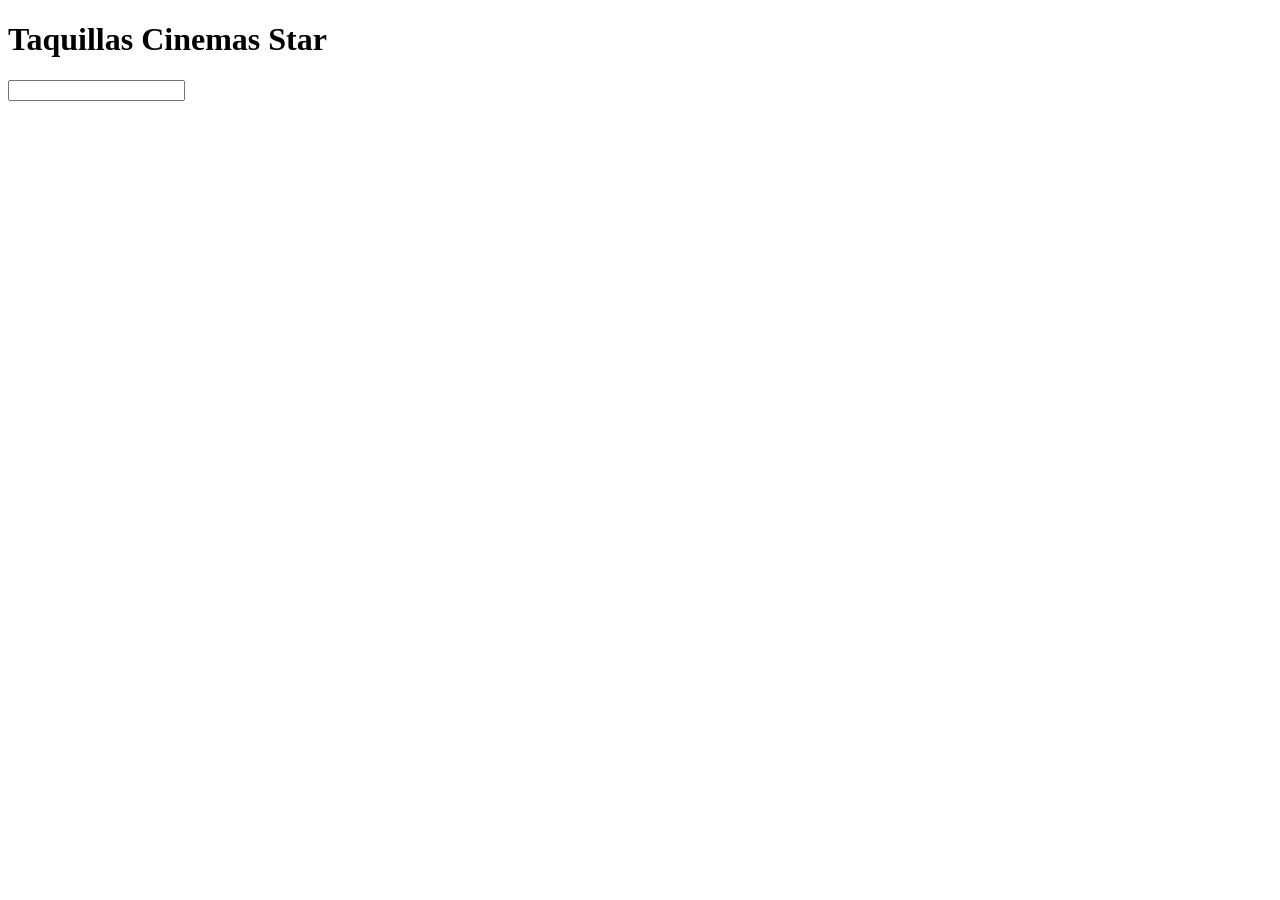
==== entregas/camilo-galan-proyecto05/index.html @ 86b07ff5 "Creacion de los archivos principales de la taquilla virtual" ====
<!DOCTYPE html>
<html lang="es">
<head>
    <meta charset="UTF-8">
    <meta name="viewport" content="width=device-width, initial-scale=1.0">
    <title>Cinemas Star</title>
</head>
<body>
    <h1>Taquillas Cinemas Star</h1>
    <div>
        <input type="">
    </div>
</body>
</html>
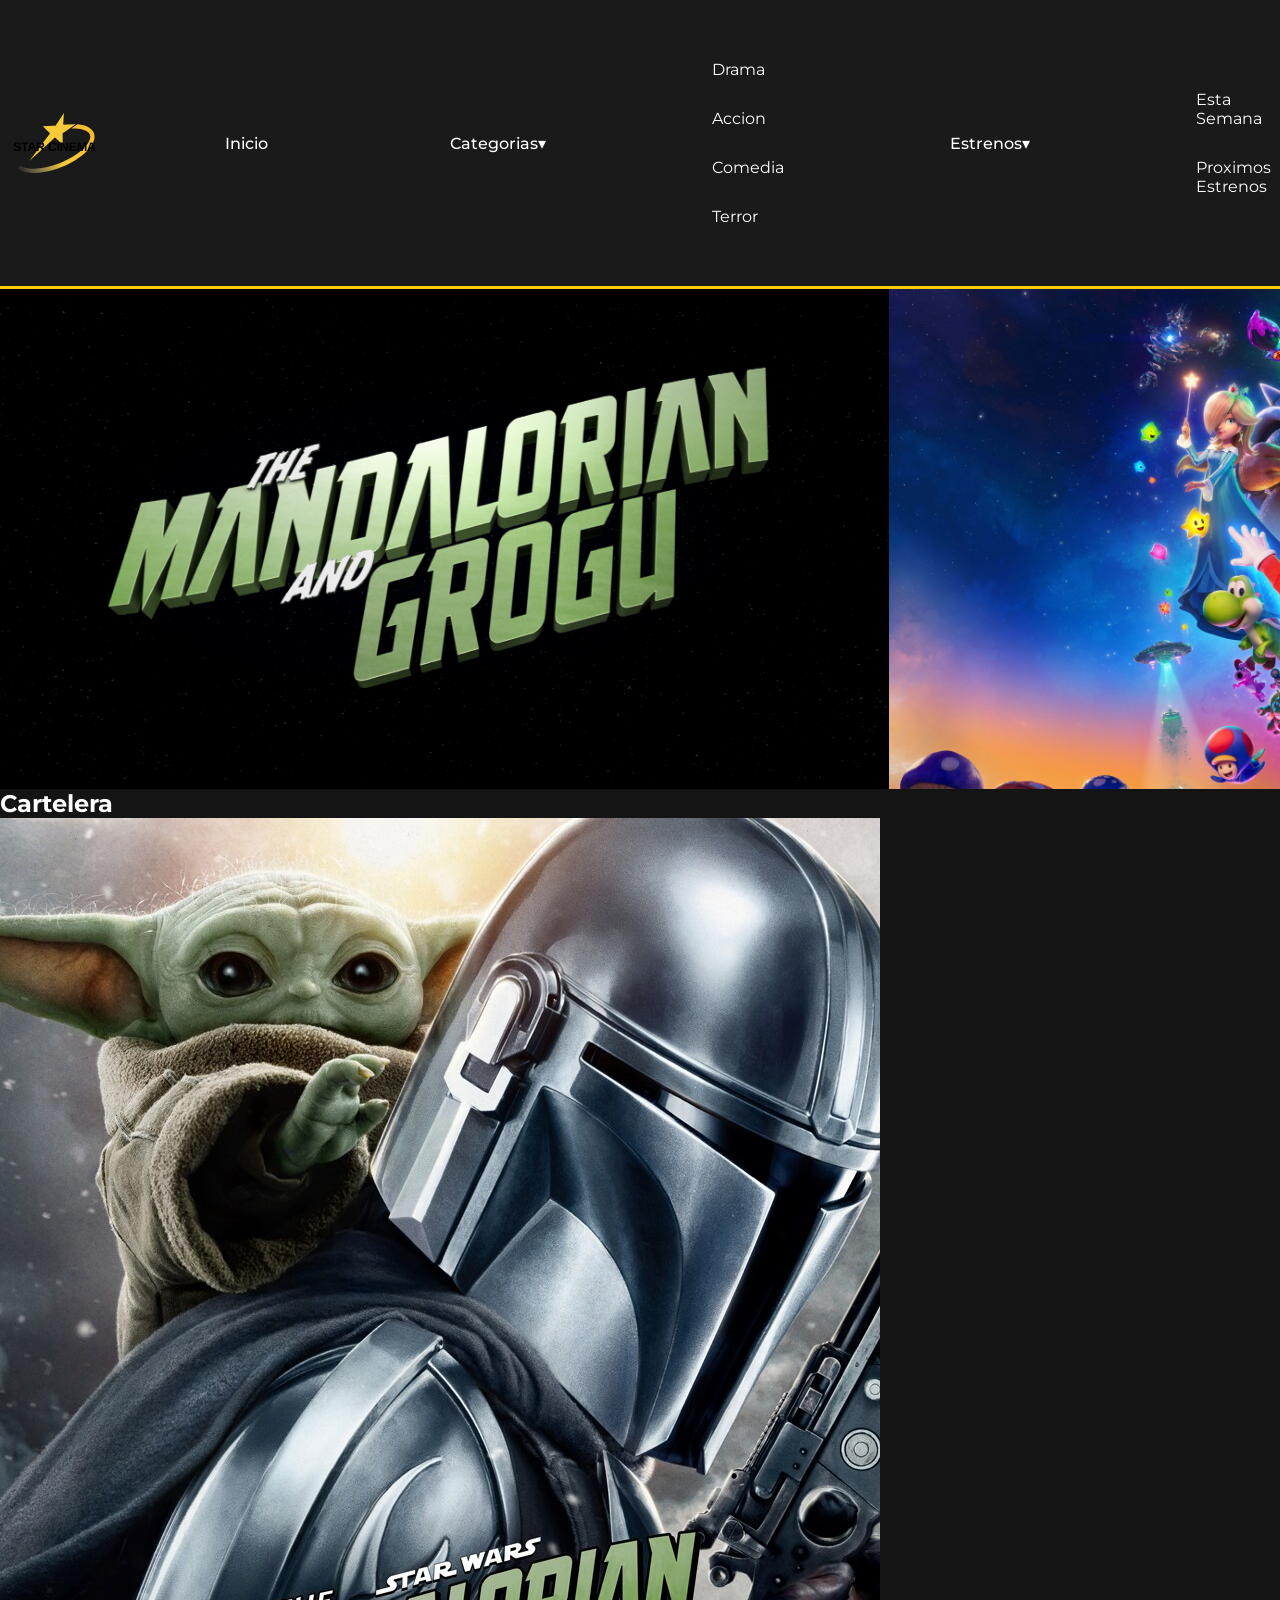
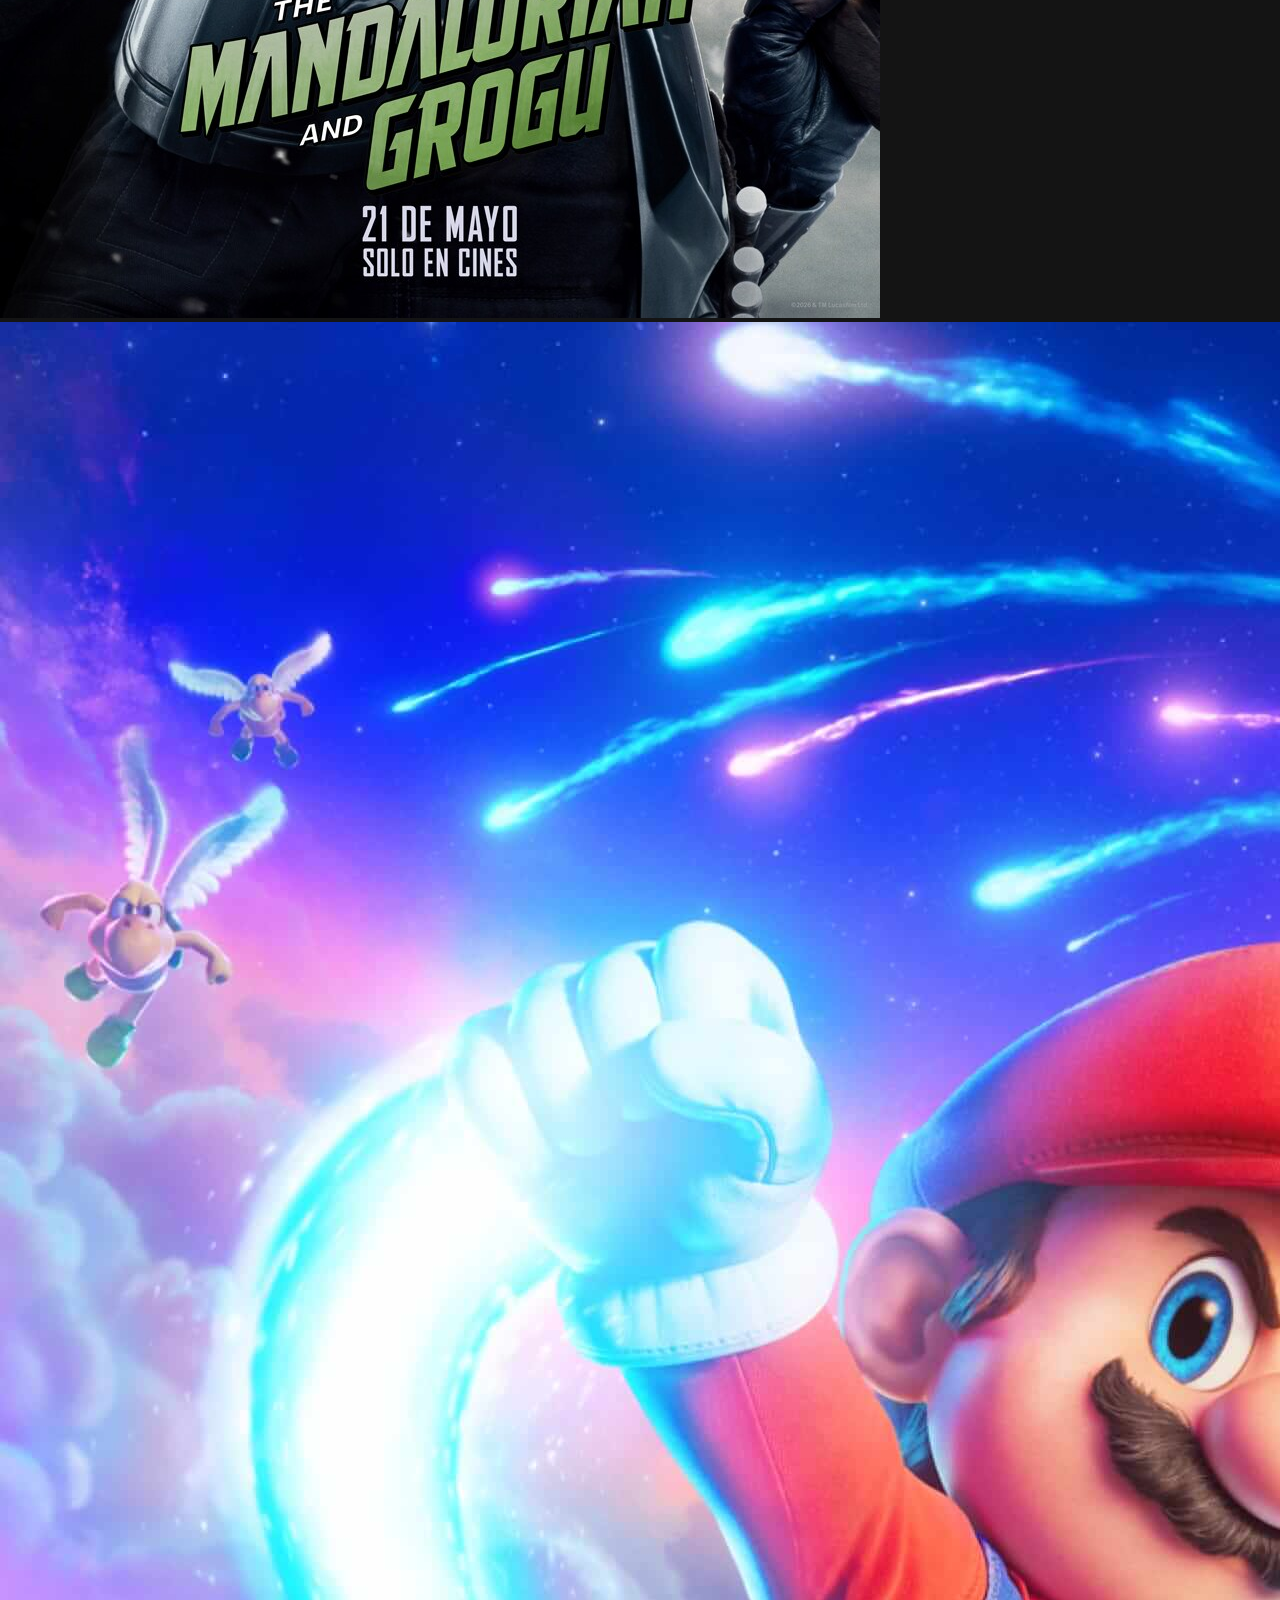
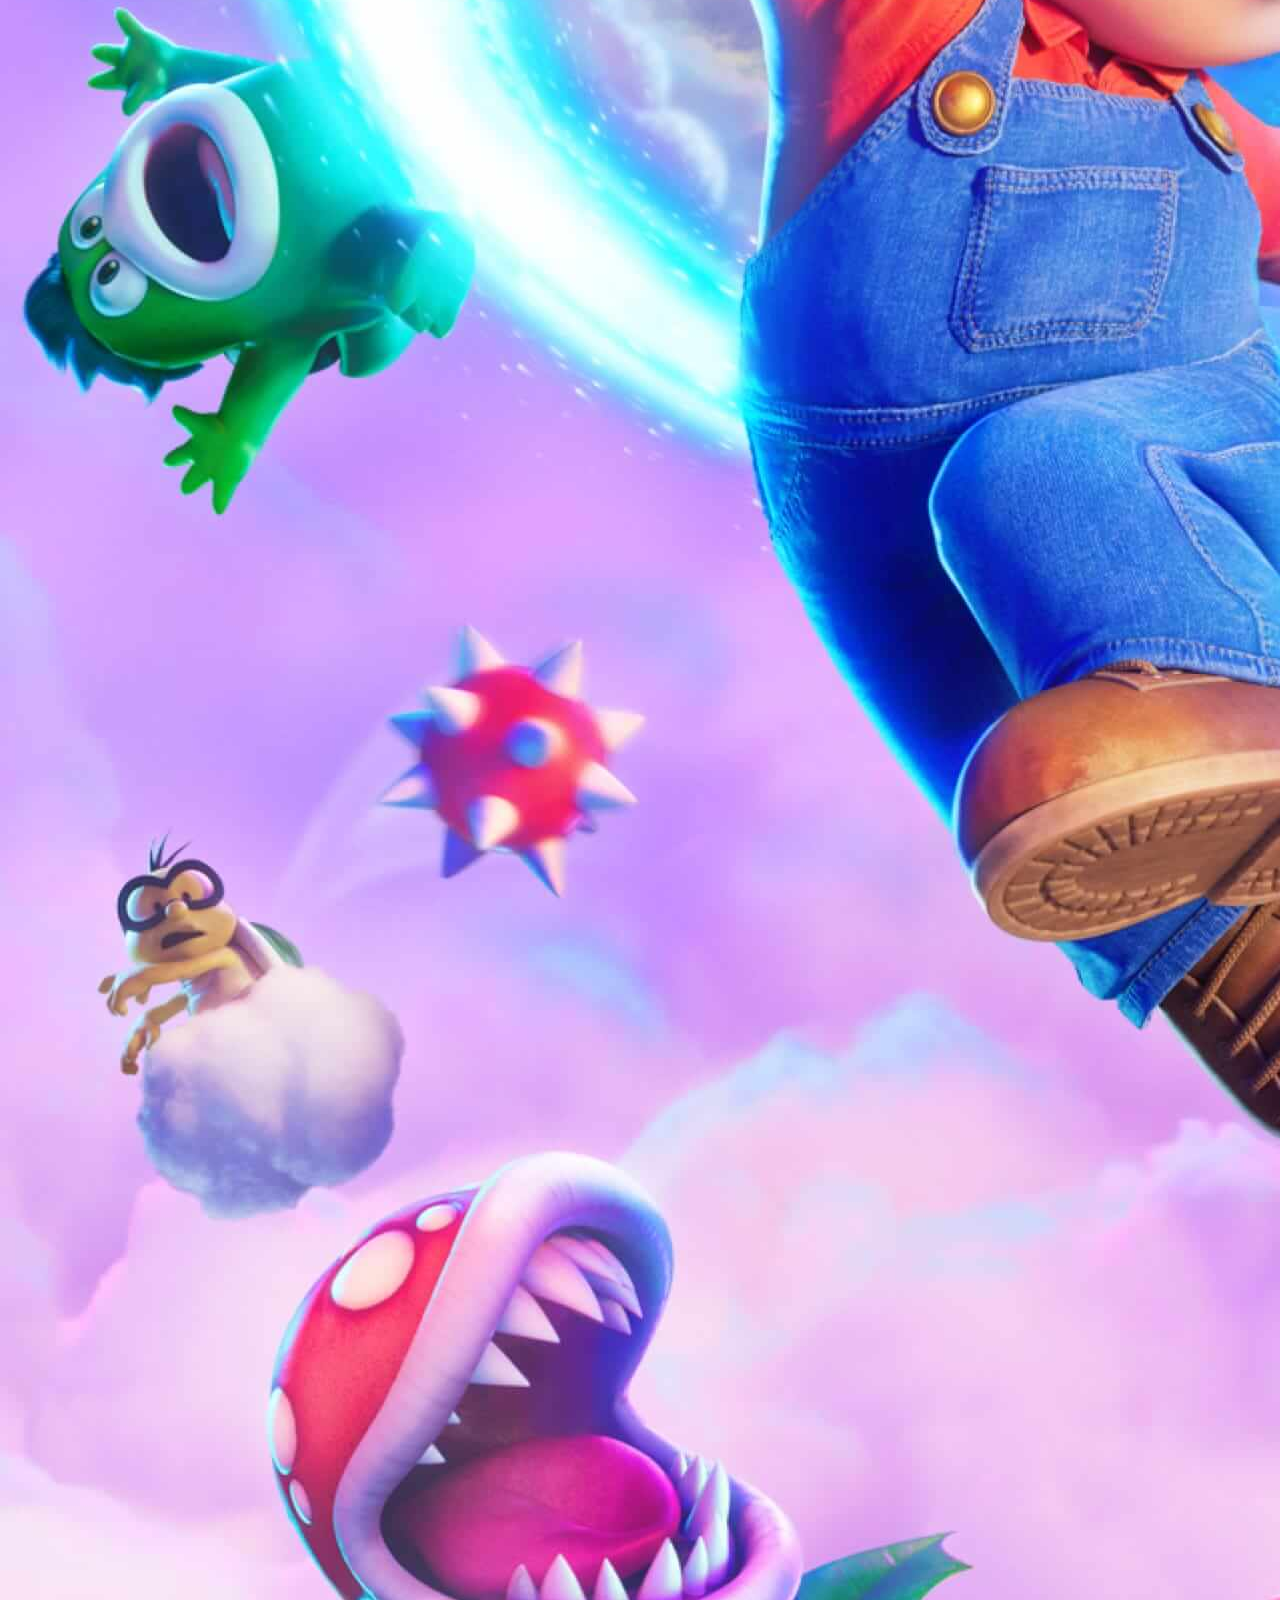
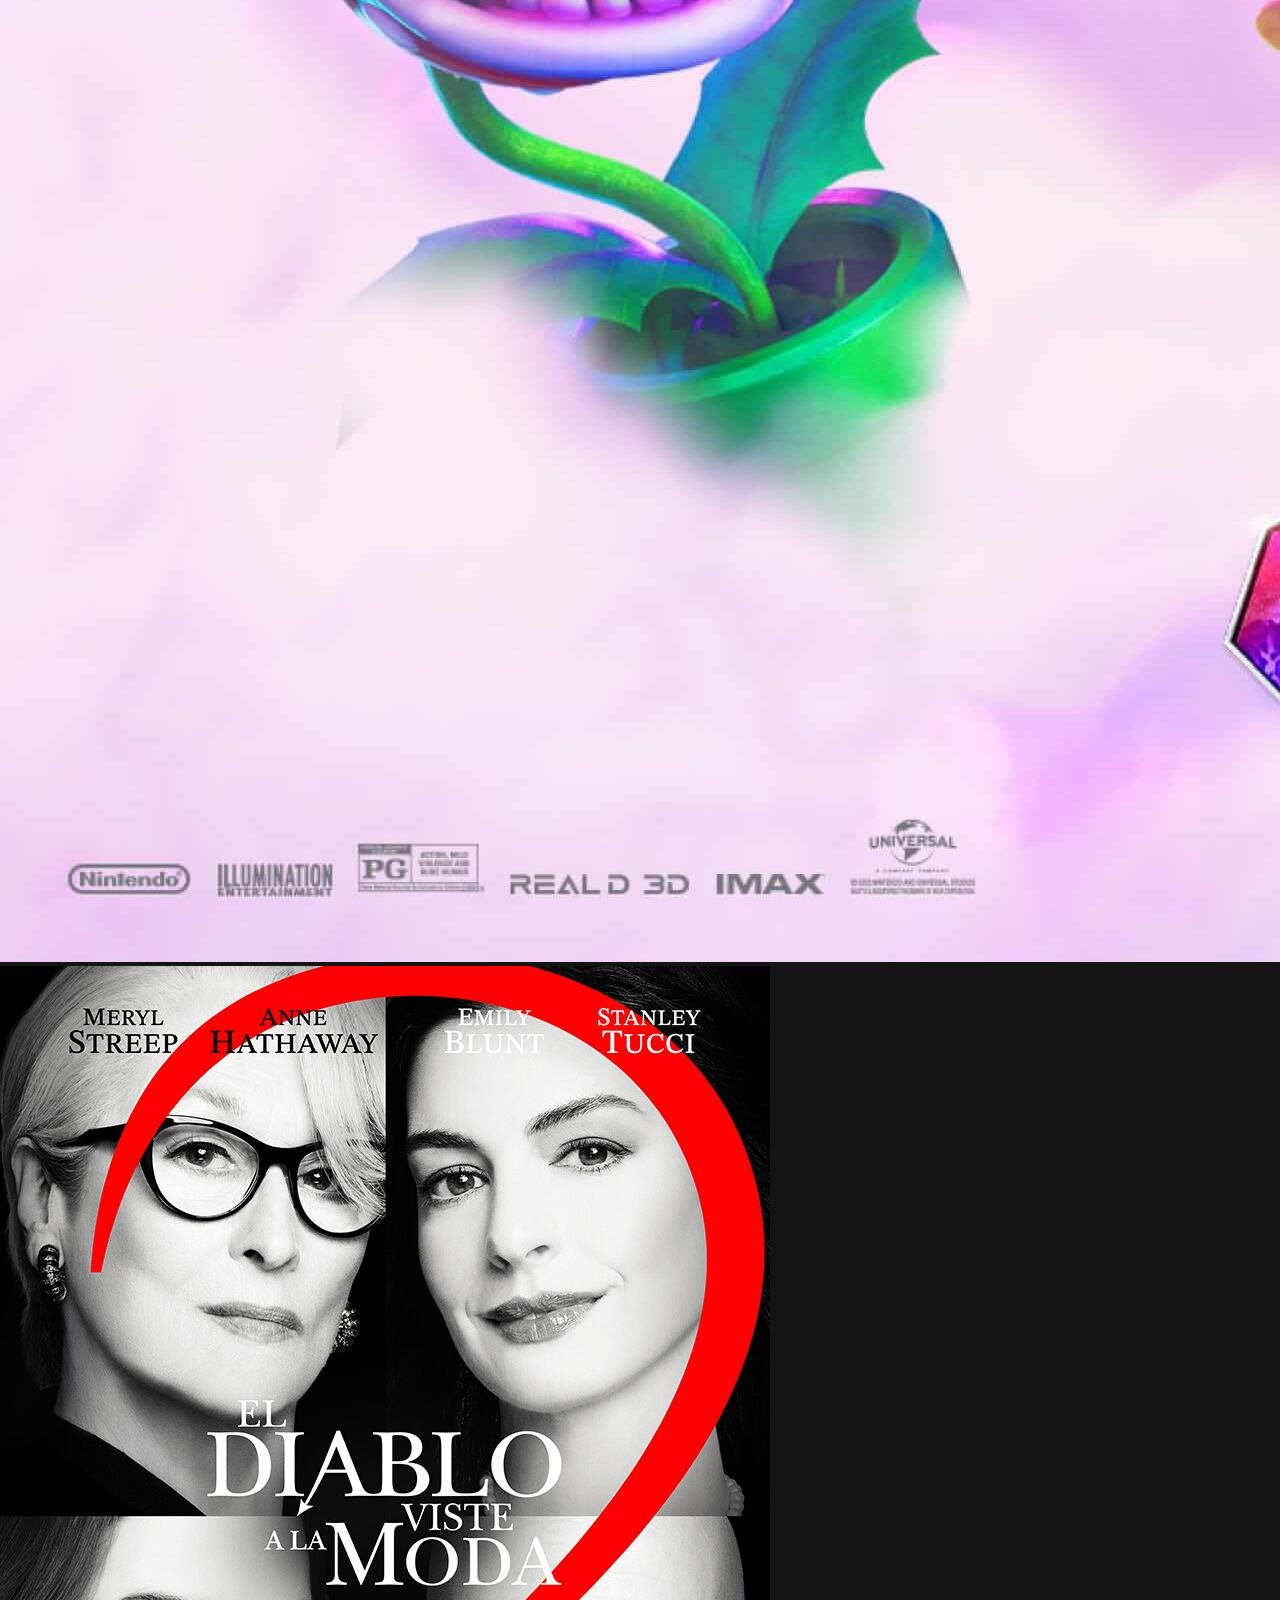
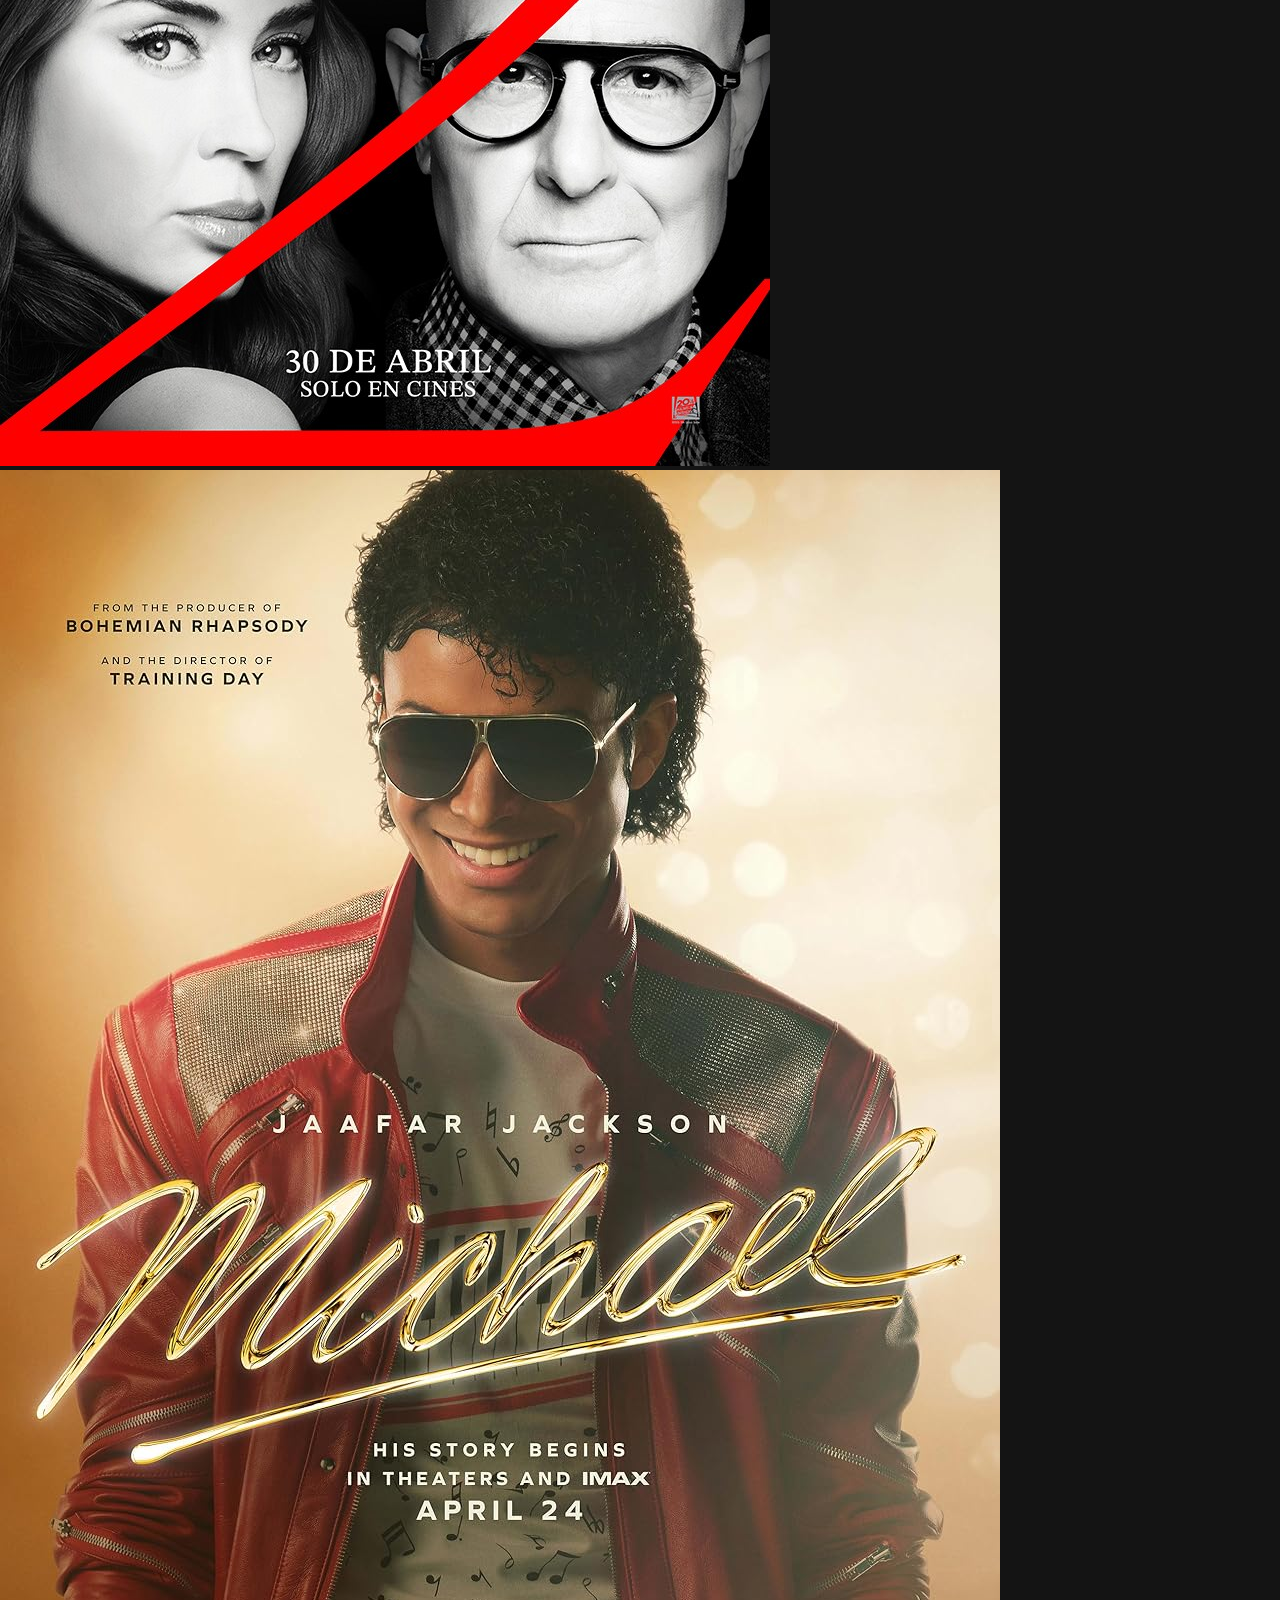
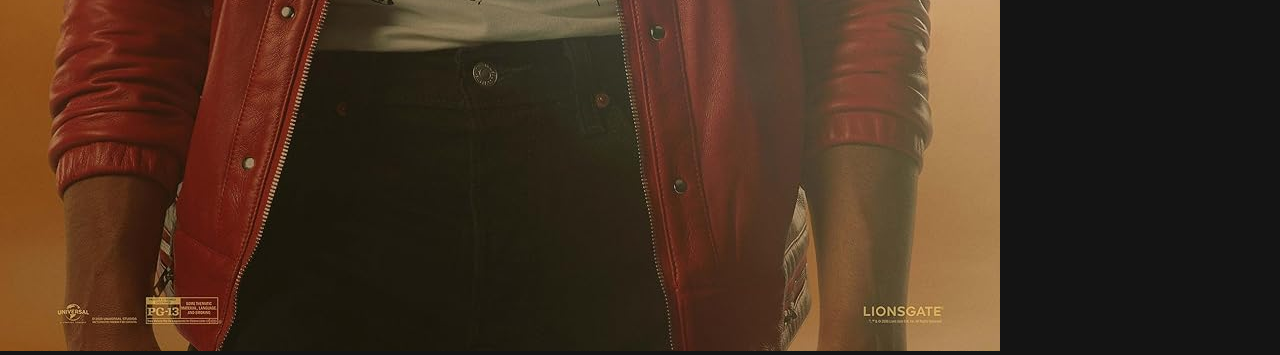
==== commit f59400c2: "Se creo el esqueleto de la pagina web principal de venta de tiquetes y se le dio estilo a la barra d" ====
--- a/entregas/camilo-galan-proyecto05/index.html
+++ b/entregas/camilo-galan-proyecto05/index.html
@@ -4,11 +4,60 @@
     <meta charset="UTF-8">
     <meta name="viewport" content="width=device-width, initial-scale=1.0">
     <title>Cinemas Star</title>
+    <link rel="stylesheet" href="style.css">
 </head>
 <body>
-    <h1>Taquillas Cinemas Star</h1>
-    <div>
-        <input type="">
+    <header class="menu">
+        <img class="logo" src="Images/logo.svg" alt="">
+        <nav class="nav-menu">
+            <ul class="principal">
+                <li>
+                    <a href="#" class="nav-link">Inicio</a>
+                </li>
+
+                <li class="dropdown">
+                    <a href="#" class="dropbtn">Categorias <span class="arrow">▾</span> </a>
+                    <ul class="dropdown-content">
+                        <li><a href="#">Drama</a></li>
+                        <li><a href="#">Accion</a></li>
+                        <li><a href="#">Comedia</a></li>
+                        <li><a href="#">Terror</a></li>
+                    </ul>
+                </li>
+            
+
+                <li class="dropdown">
+                    <a href="#" class="dropbtn">Estrenos <span class="arrow">▾</span></a>
+                    <ul class="dropdown-content">
+                        <li><a href="#">Esta Semana</a></li>
+                        <li><a href="#">Proximos Estrenos</a></li>
+                    </ul>
+                </li>
+
+                <li>
+                    <a href="#" class="nav-link">Contacto</a>
+                </li>
+            </ul>    
+        </nav>
+
+        <div class="but-cart">
+            <button class="cartelera">Ver Cartelera</button>
+        </div>
+    </header>
+    
+    <div class="slider">
+        <img class="img-slider" src="Images/madalorian.jpg" alt="">
+        <img class="img-slider" src="Images/mario-galaxy.jpg" alt="">
+        <img class="img-slider" src="Images/michael.jpg" alt="">
+        <img class="img-slider" src="Images/moda.png" alt="">
+    </div>
+
+    <h2>Cartelera</h2>
+    <div class="movies">
+        <img src="Images/madalorian-poster.jpeg" alt="">
+        <img src="Images/mario-poster.jpg" alt="">
+        <img src="Images/moda-poster.jpeg" alt="">
+        <img src="Images/michael-poster.jpg" alt="">
     </div>
 </body>
 </html>
--- a/entregas/camilo-galan-proyecto05/style.css
+++ b/entregas/camilo-galan-proyecto05/style.css
@@ -0,0 +1,96 @@
+@import url('https://fonts.googleapis.com/css2?family=Montserrat:ital,wght@0,100..900;1,100..900&family=Poppins:ital,wght@0,100;0,200;0,300;0,400;0,500;0,600;0,700;0,800;0,900;1,100;1,200;1,300;1,400;1,500;1,600;1,700;1,800;1,900&display=swap');
+
+*{
+    margin: 0;
+    padding: 0;
+    box-sizing: border-box;
+}
+
+body{
+    background-color: #141414;
+    font-family:"Montserrat", serif;
+    color: #fff;
+}
+
+.menu{
+    display: flex;
+    justify-content: space-between;
+    align-items: center;
+    background-color: #1a1a1a;
+    border-bottom: 3px solid #ffcc00;
+}
+
+.logo{
+    margin: 0 100px 0 0;
+    height: 70px;
+    width: 250px;
+    cursor: pointer;
+}
+
+    
+.dropbtn, .nav-link{
+    display: flex;
+    justify-content: space-between;
+    align-items: center;
+    color: white;
+    padding: 14px 16px;
+    font-size: 16px;    
+    text-decoration: none;
+    font-size: 16px;
+    font-weight: 500;
+    transition: color 0.3s ease;
+}
+
+.dropdown:hover .dropbtn, .nav-link:hover{
+    color: #ffcc00;
+}
+
+.principal, li{
+    display: flex;
+    justify-content: space-between;
+    align-items: center;
+    list-style: none;
+    gap: 150px;
+    margin: 10px 0;
+    padding: 10px 0;
+}
+
+a{
+    color: white;
+    text-decoration: none;
+}
+
+.cartelera{
+    position: relative;
+    font-size: 18px;
+    border:2px solid #000000;
+    background-color: #ffcc00;
+    padding: 10px;
+    margin: 0 0 0 100px;
+    border-radius: 50px;
+    cursor: pointer;
+    width: 200px;
+    font-family: "Montserrat", serif;
+    box-shadow: 0px 4px 0px;
+}
+
+.cartelera:hover{
+    background-color: rgb(0, 0, 0);
+    color: #ffcc00;
+
+}
+
+.cartelera:active{
+    box-shadow: 0px 2px 0px ;
+    top:2px;
+}
+
+.slider{
+    display: grid;
+    grid-template-columns: 1fr 1fr 1fr 1fr;
+}
+
+.img-slider{
+    height: 500px;
+    width: 300;
+}
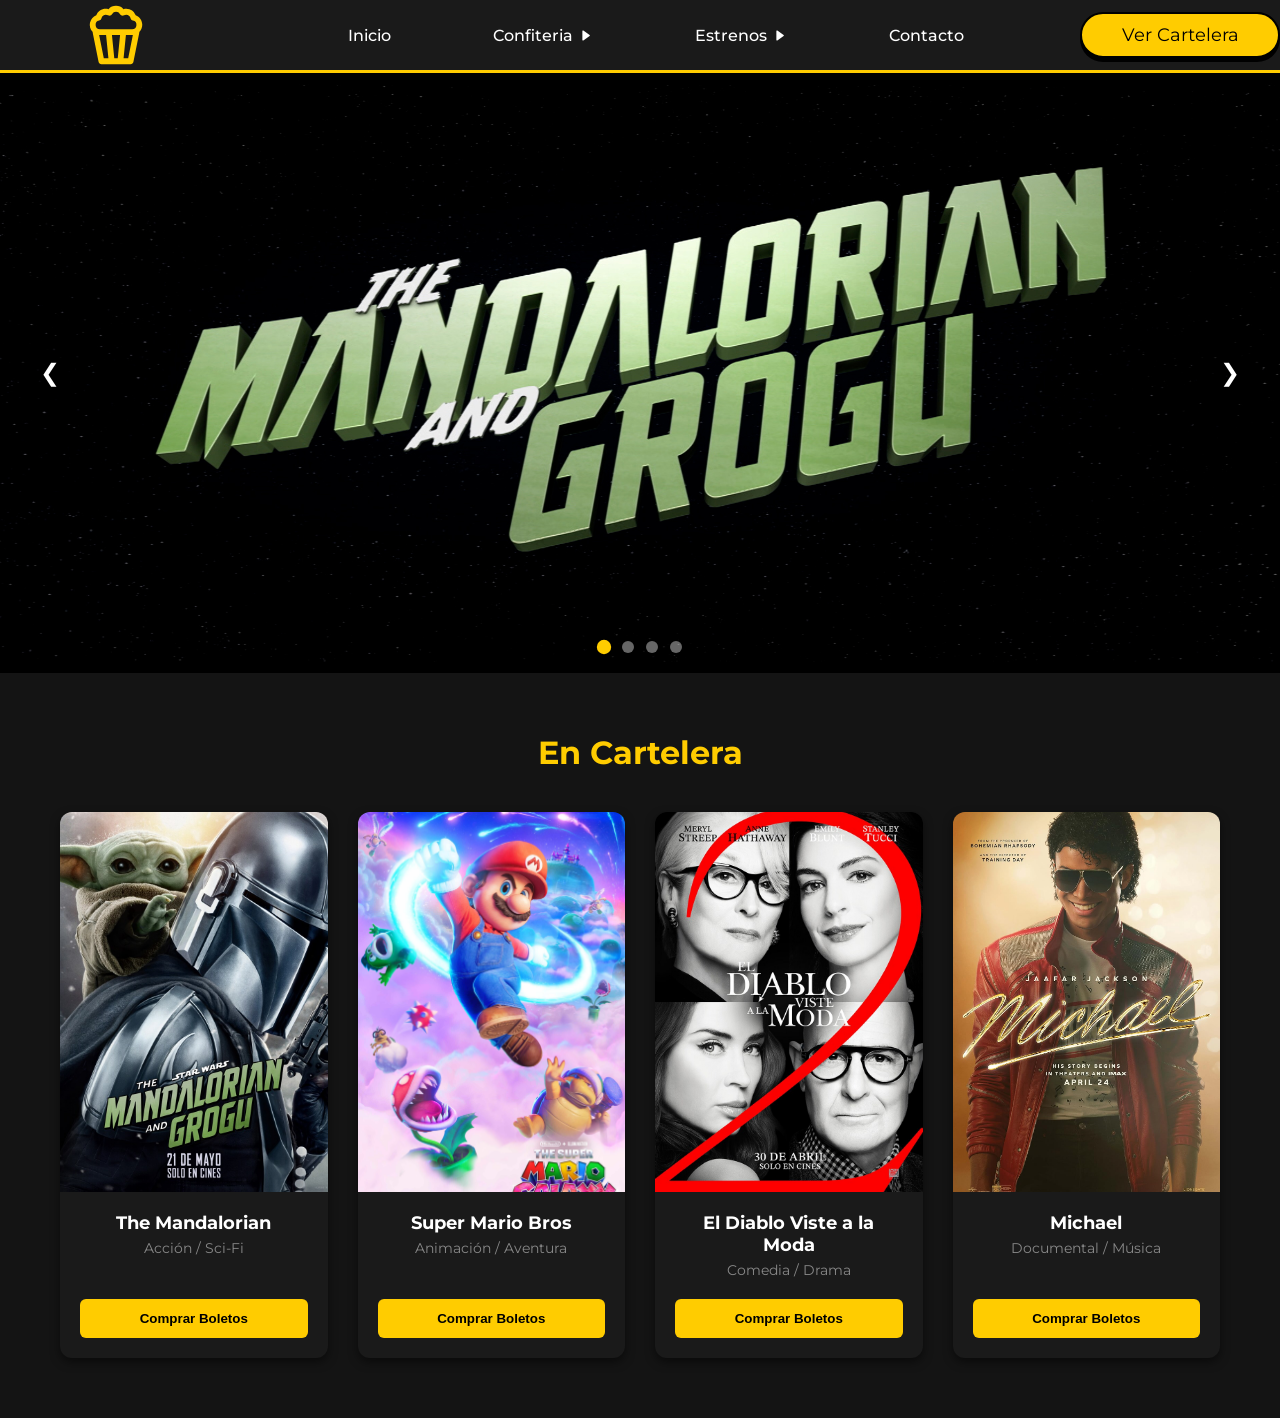
==== commit 030fa5a0: "Se creo y estilo por completo la pagina inicial de la venta de asientos y confiteria" ====
--- a/entregas/camilo-galan-proyecto05/index.html
+++ b/entregas/camilo-galan-proyecto05/index.html
@@ -16,18 +16,22 @@
                 </li>
 
                 <li class="dropdown">
-                    <a href="#" class="dropbtn">Categorias <span class="arrow">▾</span> </a>
+                    <button class="dropbtn">Confiteria <svg class="arrow" fill="currentColor"xmlns="http://www.w3.org/2000/svg" width="16" height="16" viewBox="0 0 24 24" >
+<path d="m18.57,11.18l-10-7c-.3-.21-.7-.24-1.04-.07-.33.17-.54.51-.54.89v14c0,.37.21.71.54.89.15.08.3.11.46.11.2,0,.4-.06.57-.18l10-7c.27-.19.43-.49.43-.82s-.16-.63-.43-.82Z"/>
+</svg> </button>
                     <ul class="dropdown-content">
-                        <li><a href="#">Drama</a></li>
-                        <li><a href="#">Accion</a></li>
-                        <li><a href="#">Comedia</a></li>
+                        <li><a href="#">Combo Amigos</a></li>
+                        <li><a href="#">Combo Familiar</a></li>
+                        <li><a href="#">Combo Gigante</a></li>
                         <li><a href="#">Terror</a></li>
                     </ul>
                 </li>
             
 
                 <li class="dropdown">
-                    <a href="#" class="dropbtn">Estrenos <span class="arrow">▾</span></a>
+                    <button class="dropbtn">Estrenos <svg class="arrow" fill="currentColor"xmlns="http://www.w3.org/2000/svg" width="16" height="16" viewBox="0 0 24 24" >
+<path d="m18.57,11.18l-10-7c-.3-.21-.7-.24-1.04-.07-.33.17-.54.51-.54.89v14c0,.37.21.71.54.89.15.08.3.11.46.11.2,0,.4-.06.57-.18l10-7c.27-.19.43-.49.43-.82s-.16-.63-.43-.82Z"/>
+</svg> </button>
                     <ul class="dropdown-content">
                         <li><a href="#">Esta Semana</a></li>
                         <li><a href="#">Proximos Estrenos</a></li>
@@ -45,19 +49,67 @@
         </div>
     </header>
     
-    <div class="slider">
-        <img class="img-slider" src="Images/madalorian.jpg" alt="">
-        <img class="img-slider" src="Images/mario-galaxy.jpg" alt="">
-        <img class="img-slider" src="Images/michael.jpg" alt="">
-        <img class="img-slider" src="Images/moda.png" alt="">
+    <div class="slider-container">
+            
+            <button class="slider-btn prev-btn">&#10094;</button>
+            <button class="slider-btn next-btn">&#10095;</button>
+
+            <div class="slider">
+                <img class="img-slider" src="Images/madalorian.jpg" alt="The Mandalorian">
+                <img class="img-slider" src="Images/mario-galaxy.jpg" alt="Mario Galaxy">
+                <img class="img-slider" src="Images/michael.jpg" alt="Michael Jackson">
+                <img class="img-slider" src="Images/moda.png" alt="Moda">
+            </div>
+
+            <div class="slider-indicators">
+                <span class="dot active" data-index="0"></span>
+                <span class="dot" data-index="1"></span>
+                <span class="dot" data-index="2"></span>
+                <span class="dot" data-index="3"></span>
+            </div>
     </div>
 
-    <h2>Cartelera</h2>
-    <div class="movies">
-        <img src="Images/madalorian-poster.jpeg" alt="">
-        <img src="Images/mario-poster.jpg" alt="">
-        <img src="Images/moda-poster.jpeg" alt="">
-        <img src="Images/michael-poster.jpg" alt="">
-    </div>
+        <section id="seccion-cartelera" class="seccion-cartelera">
+        <h2 class="titulo-cartelera">En Cartelera</h2>
+        
+        <div class="movies">
+            <div class="movie-card">
+                <img src="Images/madalorian-poster.jpeg" alt="The Mandalorian">
+                <div class="movie-info">
+                    <h3>The Mandalorian</h3>
+                    <p>Acción / Sci-Fi</p>
+                    <button class="btn-comprar">Comprar Boletos</button>
+                </div>
+            </div>
+
+            <div class="movie-card">
+                <img src="Images/mario-poster.jpg" alt="Super Mario Bros">
+                <div class="movie-info">
+                    <h3>Super Mario Bros</h3>
+                    <p>Animación / Aventura</p>
+                    <button class="btn-comprar">Comprar Boletos</button>
+                </div>
+            </div>
+
+            <div class="movie-card">
+                <img src="Images/moda-poster.jpeg" alt="Película de Moda">
+                <div class="movie-info">
+                    <h3>El Diablo Viste a la Moda</h3>
+                    <p>Comedia / Drama</p>
+                    <button class="btn-comprar">Comprar Boletos</button>
+                </div>
+            </div>
+
+            <div class="movie-card">
+                <img src="Images/michael-poster.jpg" alt="Michael Jackson">
+                <div class="movie-info">
+                    <h3>Michael</h3>
+                    <p>Documental / Música</p>
+                    <button class="btn-comprar">Comprar Boletos</button>
+                </div>
+            </div>
+        </div>
+    </section>
+    <script src="script.js"></script>
 </body>
 </html>
--- a/entregas/camilo-galan-proyecto05/style.css
+++ b/entregas/camilo-galan-proyecto05/style.css
@@ -27,10 +27,51 @@
     cursor: pointer;
 }
 
-    
+.dropdown{
+    position: relative;
+}
+
+.dropdown-content{
+    display: none;
+    position: absolute;
+    background-color: #1a1a1a;
+    min-width: 160px;
+    box-shadow: 0px 8px 16px 0px rgba(0,0,0,0.2);
+    z-index: 10;
+    border-radius: 4px;
+    padding: 0;
+    overflow: hidden;
+}
+
+.dropdown-content a{
+    color: white;
+    padding: 12px 0;
+    margin: 0;
+    text-decoration: none;
+    display: block;
+    text-align: left;
+}
+
+.dropdown-content a:hover{
+    background-color: #333333;
+    color: #ffcc00;
+}
+
+.dropbtn{
+    background: none;
+    border:none;
+    cursor: pointer;
+    font-family:inherit ;
+}
+
+ .dropdown-content.mostrar{
+    display: block;
+ }
+
+
 .dropbtn, .nav-link{
     display: flex;
-    justify-content: space-between;
+    justify-content: flex-start;
     align-items: center;
     color: white;
     padding: 14px 16px;
@@ -41,23 +82,46 @@
     transition: color 0.3s ease;
 }
 
-.dropdown:hover .dropbtn, .nav-link:hover{
+ .dropbtn:hover, .nav-link:hover, .dropdown-content:hover{
     color: #ffcc00;
 }
 
-.principal, li{
-    display: flex;
-    justify-content: space-between;
+.principal{
+    display: flex;
+    justify-content: center;
     align-items: center;
     list-style: none;
-    gap: 150px;
-    margin: 10px 0;
-    padding: 10px 0;
+    gap: 70px;
+    padding: 0;
+    margin: 0;
+}
+
+li{
+    list-style: none;
 }
 
 a{
     color: white;
     text-decoration: none;
+}
+
+.arrow{
+    margin-left: 5px;
+    height: 15px;
+    width: 15px;
+    transition:transform 0.3s ease;
+    margin-left: 5px;
+}
+
+.dropdown:has(.dropdown-content.mostrar) .arrow{
+    fill: #fc0;
+    transform: rotate(90deg);
+
+}
+
+.dropdown:has(.dropdown-content.mostrar, .arrow.mostrar) .dropbtn{
+    color: #ffcc00;
+
 }
 
 .cartelera{
@@ -86,11 +150,252 @@
 }
 
 .slider{
+    display:flex;
+    width: 100%;
+    height: 600px;
+    scroll-behavior: smooth;
+    overflow-x: hidden;
+}
+
+.slider::-webkit-scrollbar{
+    display: none;
+}
+
+.img-slider{
+    width: 100%;
+    height: 100%;
+    flex: 0 0 100%;
+    object-fit: fill;
+    object-position: center top;
+    background-color: #141414;
+}
+
+.slider-container{
+    position: relative;
+    height: 600px;
+    width: 100%;
+    overflow: hidden;
+}
+ 
+.slider-btn{
+    position: absolute;
+    top: 50%;
+    transform: translateY(-50%);
+    background-color: rgba(0,0,0,0.5);
+    color: white;
+    border: none;
+    font-size:24px;
+    padding: 15px 20px;
+    cursor: pointer;
+    z-index: 5;
+    transition: background-color 0.3s ease;
+    border-radius: 4px;
+}
+
+.slider-btn:hover{
+    background-color:#fc0;
+    color: black;
+}
+
+.prev-btn{
+    left: 20px;
+}
+
+.next-btn{
+    right: 20px;
+}
+
+.slider-indicators{
+    position: absolute;
+    bottom: 20px;
+    left: 50%;
+    transform: translateX(-50%);
+    display: flex;
+    gap: 12px;
+    z-index: 5;
+}
+
+.dot {
+    width: 12px;
+    height: 12px;
+    background-color: rgba(255, 255, 255, 0.4);
+    border-radius: 50%;
+    cursor: pointer;
+    transition: background-color 0.3s ease, transform 0.3s ease;
+}
+
+.dot.active {
+    background-color: #ffcc00;
+    transform: scale(1.2);
+}
+
+.seccion-cartelera{
+    max-width: 1200px;
+    margin: 60px auto;
+    padding: 0 20px;
+}
+
+.titulo-cartelera{
+    text-align: center;
+    font-size:32px;
+    margin-bottom: 40px;
+    color: #ffcc00;
+}
+
+.movies{
     display: grid;
-    grid-template-columns: 1fr 1fr 1fr 1fr;
-}
-
-.img-slider{
-    height: 500px;
-    width: 300;
+    grid-template-columns: repeat(auto-fit, minmax(250px, 1fr));
+    gap: 30px;
+}
+
+.movie-card{
+    background-color: #1a1a1a;
+    border-radius: 12px;
+    overflow: hidden;
+    box-shadow: 0px 4px 10px rgba(0, 0, 0, 0.5);
+    transition: transform 0.3s ease, box-shadow 0.3s ease;
+    display: flex;
+    flex-direction: column;
+
+}
+
+.movie-card:hover{
+    transform: translateY(-10px);
+    box-shadow: 0 15px 30px rgba(255, 204, 0, 0.15);
+}
+
+.movie-card img{
+    width: 100%;
+    height: 380px;
+    object-fit: cover;
+    object-position: center;
+}
+
+.movie-info{
+    padding: 20px;
+    display: flex;
+    flex-direction: column;
+    flex-grow: 1;
+    text-align: center;
+}
+
+.movie-info h3{
+    font-size: 18px;
+    margin-bottom: 5px;
+    color: #ffffff;
+}
+
+.movie-info p{
+    font-size: 14px;
+    margin-bottom: 20px;
+    color: #888888;
+}
+
+.btn-comprar{
+    margin-top: auto;
+    background-color: #ffcc00;
+    color: #000000;
+    border: none;
+    padding: 12px;
+    border-radius: 6px;
+    font-weight: 600;
+    cursor: pointer;
+    transition: background-color 0.2s ease;
+}
+
+.btn-comprar:hover{
+    background-color: #e6b800;
+}
+
+/* ASIENTOS PAGINA DE CINE */  
+
+
+.sala-cine {
+    display: flex;
+    flex-direction: column;
+    align-items: center;
+    margin-top: 60px;
+    margin-bottom: 60px;
+}
+
+.sala-cine h2 {
+    margin-bottom: 50px;
+    font-weight: 600;
+}
+
+
+.pantalla-curva {
+    width: 400px;
+    height: 60px;
+    background: transparent;
+    border-top: 4px solid #ffffff; 
+    border-radius: 50%; 
+    box-shadow: 0 -20px 40px -10px rgba(255, 255, 255, 0.4); 
+    margin-bottom: 40px;
+}
+
+
+.fila {
+    display: flex;
+    align-items: center;
+    justify-content: center;
+    margin-bottom: 12px;
+}
+
+
+.pasillo {
+    width: 30px; 
+}
+
+
+.asiento {
+    background-color: #ffffff; 
+    height: 22px;
+    width: 26px;
+    margin: 0 4px; 
+    border-top-left-radius: 8px;
+    border-top-right-radius: 8px;
+    border-bottom-left-radius: 4px;
+    border-bottom-right-radius: 4px;
+    cursor: pointer;
+    transition: transform 0.2s ease, background-color 0.2s ease;
+}
+
+
+.asiento:hover:not(.ocupado) {
+    transform: scale(1.15);
+}
+
+
+.asiento.seleccionado {
+    background-color: #ffcc00; 
+}
+
+.asiento.ocupado {
+    background-color: #444444; 
+    cursor: not-allowed;
+}
+
+
+.leyenda {
+    display: flex;
+    gap: 30px;
+    list-style: none;
+    margin-top: 50px;
+    padding: 0;
+}
+
+.leyenda li {
+    display: flex;
+    align-items: center;
+    gap: 10px;
+    font-size: 14px;
+    color: #cccccc;
+}
+
+.leyenda .asiento {
+    cursor: default;
+}
+.leyenda .asiento:hover {
+    transform: none;
 }
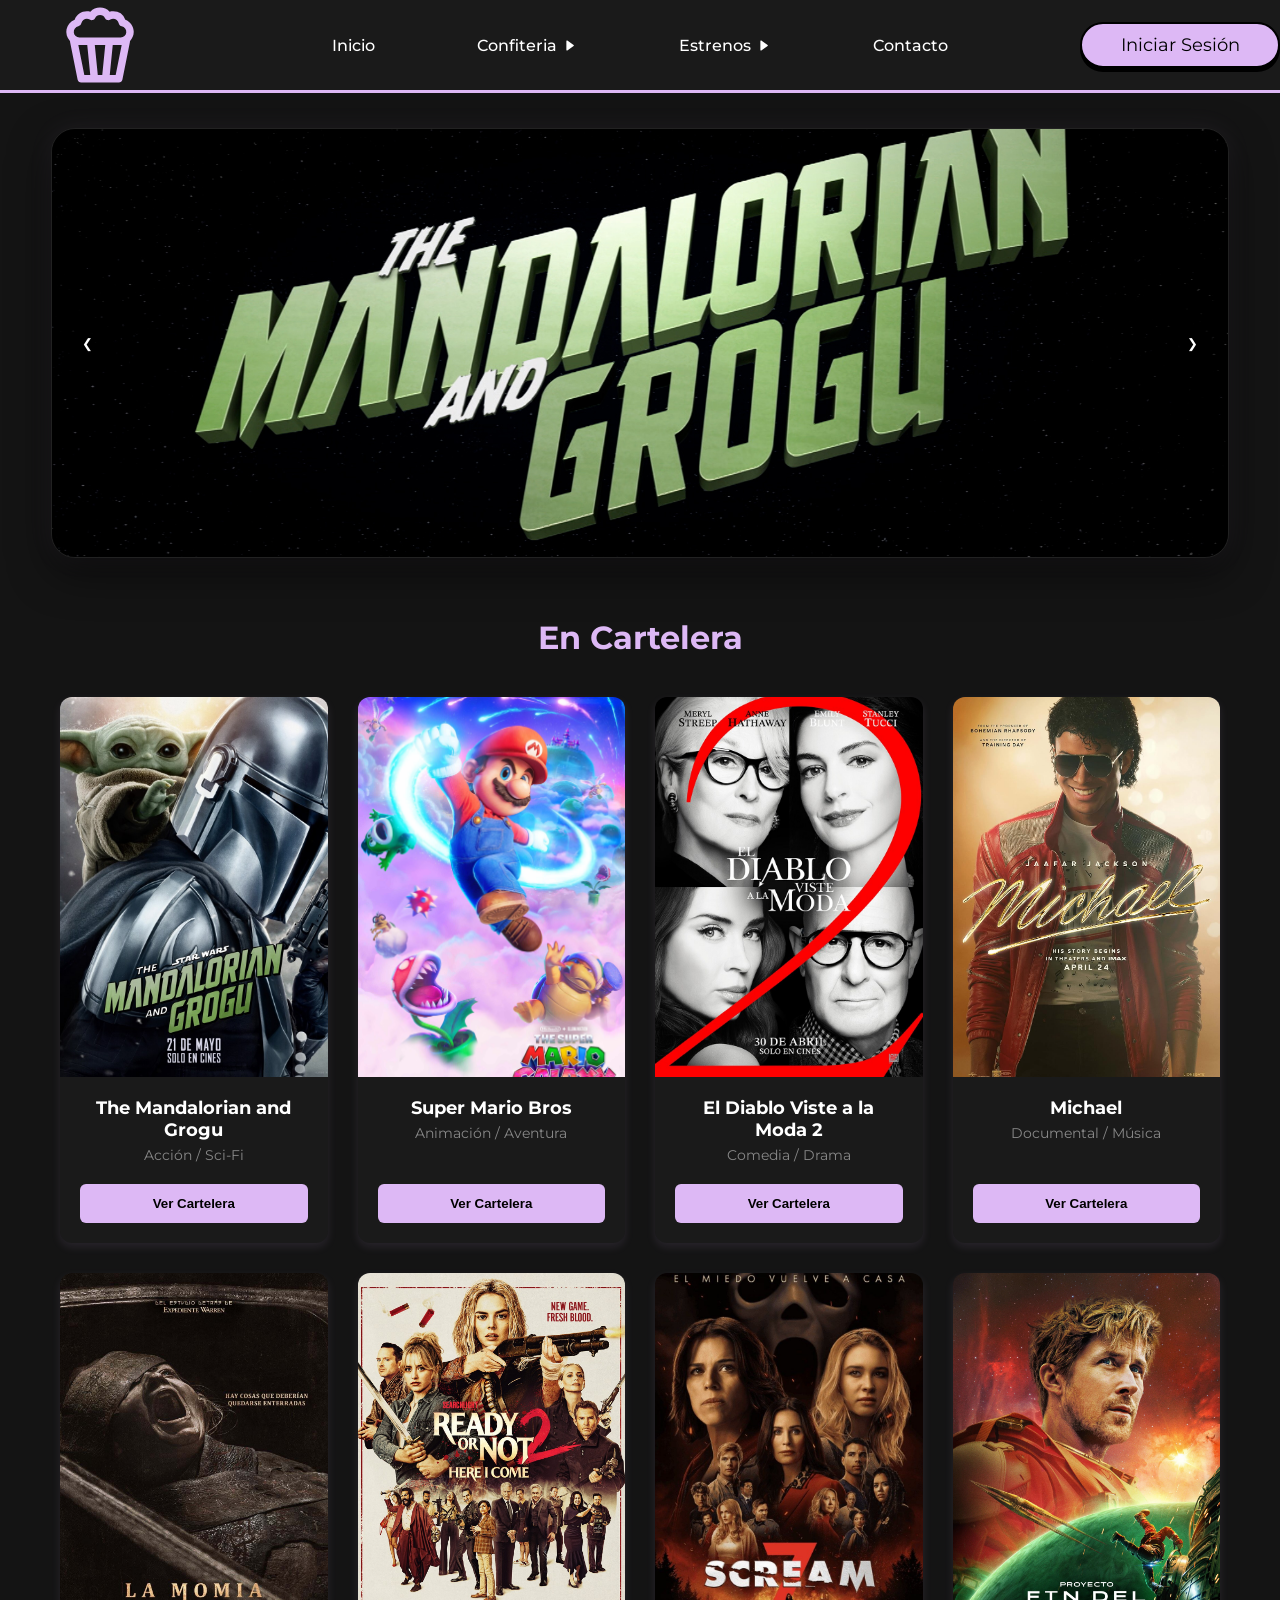
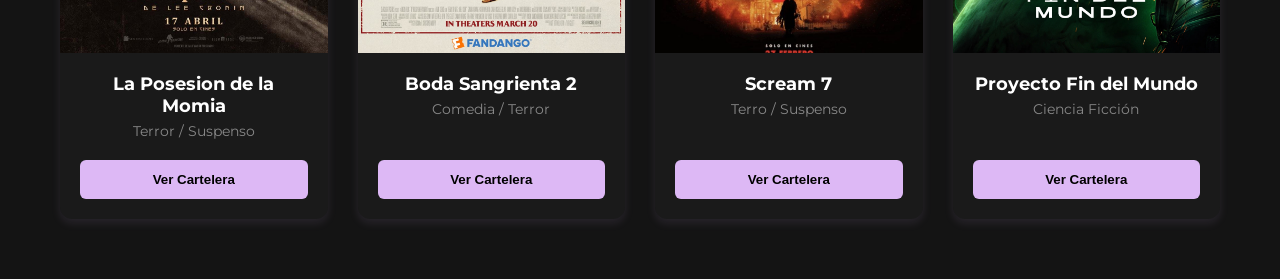
==== commit 62d83f99: "Se agrego la pagina de selccion de horario y de asientos de cada pelicula" ====
--- a/entregas/camilo-galan-proyecto05/index.html
+++ b/entregas/camilo-galan-proyecto05/index.html
@@ -16,14 +16,14 @@
                 </li>
 
                 <li class="dropdown">
-                    <button class="dropbtn">Confiteria <svg class="arrow" fill="currentColor"xmlns="http://www.w3.org/2000/svg" width="16" height="16" viewBox="0 0 24 24" >
+                    <button class="dropbtn">Confiteria<svg class="arrow" fill="currentColor"xmlns="http://www.w3.org/2000/svg" width="16" height="16" viewBox="0 0 24 24" >
 <path d="m18.57,11.18l-10-7c-.3-.21-.7-.24-1.04-.07-.33.17-.54.51-.54.89v14c0,.37.21.71.54.89.15.08.3.11.46.11.2,0,.4-.06.57-.18l10-7c.27-.19.43-.49.43-.82s-.16-.63-.43-.82Z"/>
 </svg> </button>
                     <ul class="dropdown-content">
                         <li><a href="#">Combo Amigos</a></li>
                         <li><a href="#">Combo Familiar</a></li>
                         <li><a href="#">Combo Gigante</a></li>
-                        <li><a href="#">Terror</a></li>
+                        <li><a href="#">Combo Fan</a></li>
                     </ul>
                 </li>
             
@@ -45,67 +45,120 @@
         </nav>
 
         <div class="but-cart">
-            <button class="cartelera">Ver Cartelera</button>
+            <button class="cartelera">Iniciar Sesión</button>
         </div>
     </header>
     
-    <div class="slider-container">
-            
-            <button class="slider-btn prev-btn">&#10094;</button>
-            <button class="slider-btn next-btn">&#10095;</button>
+<div class="slider-container">
 
-            <div class="slider">
+    <button class="slider-btn prev-btn">❮</button>
+    <button class="slider-btn next-btn">❯</button>
+
+        <div class="slider">
+        
+            <div class="slide-item" style="--color-shadow: rgba(181, 241, 178, 0.3);">
                 <img class="img-slider" src="Images/madalorian.jpg" alt="The Mandalorian">
-                <img class="img-slider" src="Images/mario-galaxy.jpg" alt="Mario Galaxy">
-                <img class="img-slider" src="Images/michael.jpg" alt="Michael Jackson">
-                <img class="img-slider" src="Images/moda.png" alt="Moda">
+                <div class="slide-overlay">
+                    <h2>The Mandalorian and Grogu</h2>
+                </div>
             </div>
 
-            <div class="slider-indicators">
-                <span class="dot active" data-index="0"></span>
-                <span class="dot" data-index="1"></span>
-                <span class="dot" data-index="2"></span>
-                <span class="dot" data-index="3"></span>
+            <div class="slide-item" style="--color-shadow: rgba(229, 160, 220, 0.3);">
+                <img class="img-slider" src="Images/mario-galaxy.jpg" alt="Mario Galaxy">
+                <div class="slide-overlay">
+                    <h2>Super Mario Galaxy</h2>
+                </div>
             </div>
+
+            <div class="slide-item" style="--color-shadow: rgba(240, 230, 143, 0.3);">
+                <img class="img-slider" src="Images/michael.jpg" alt="Michael Jackson">
+                <div class="slide-overlay">
+                    <h2>Michael</h2>
+                </div>
+            </div>
+
+            <div class="slide-item" style="--color-shadow: rgba(248, 117, 117, 0.3);">
+                <img class="img-slider" src="Images/moda.png" alt="Moda">
+                <div class="slide-overlay">
+                    <h2>El Diablo Viste a la Moda 2</h2>
+                </div>
+            </div>
+        </div>
+    </div>
     </div>
 
         <section id="seccion-cartelera" class="seccion-cartelera">
         <h2 class="titulo-cartelera">En Cartelera</h2>
         
         <div class="movies">
-            <div class="movie-card">
+            <div class="movie-card" style="--color-shadow: rgba(53, 151, 28, 0.4);">
                 <img src="Images/madalorian-poster.jpeg" alt="The Mandalorian">
                 <div class="movie-info">
-                    <h3>The Mandalorian</h3>
+                    <h3>The Mandalorian and Grogu</h3>
                     <p>Acción / Sci-Fi</p>
-                    <button class="btn-comprar">Comprar Boletos</button>
+                    <button class="btn-comprar">Ver Cartelera</button>
                 </div>
             </div>
 
-            <div class="movie-card">
+            <div class="movie-card" style="--color-shadow: rgba(126, 4, 116, 0.4);">
                 <img src="Images/mario-poster.jpg" alt="Super Mario Bros">
                 <div class="movie-info">
                     <h3>Super Mario Bros</h3>
                     <p>Animación / Aventura</p>
-                    <button class="btn-comprar">Comprar Boletos</button>
+                    <button class="btn-comprar">Ver Cartelera</button>
                 </div>
             </div>
 
-            <div class="movie-card">
+            <div class="movie-card" style="--color-shadow: rgba(122, 8, 8, 0.4);">
                 <img src="Images/moda-poster.jpeg" alt="Película de Moda">
                 <div class="movie-info">
-                    <h3>El Diablo Viste a la Moda</h3>
+                    <h3>El Diablo Viste a la Moda 2</h3>
                     <p>Comedia / Drama</p>
-                    <button class="btn-comprar">Comprar Boletos</button>
+                    <button class="btn-comprar">Ver Cartelera</button>
                 </div>
             </div>
 
-            <div class="movie-card">
+            <div class="movie-card" style="--color-shadow: rgba(221, 190, 11, 0.4);">
                 <img src="Images/michael-poster.jpg" alt="Michael Jackson">
                 <div class="movie-info">
                     <h3>Michael</h3>
                     <p>Documental / Música</p>
-                    <button class="btn-comprar">Comprar Boletos</button>
+                    <button class="btn-comprar">Ver Cartelera</button>
+                </div>
+            </div>
+            <div class="movie-card" style="--color-shadow: rgba(63, 37, 3, 0.4);">
+                <img src="Images/momia.jpg" alt="Nombre Peli 1">
+                <div class="movie-info">
+                    <h3>La Posesion de la Momia</h3>
+                    <p>Terror / Suspenso</p>
+                    <button class="btn-comprar">Ver Cartelera</button>
+                </div>
+            </div>
+
+            <div class="movie-card" style="--color-shadow: rgba(126, 51, 2, 0.4);">
+                <img src="Images/boda.jpg" alt="Nombre Peli 2">
+                <div class="movie-info">
+                    <h3>Boda Sangrienta 2</h3>
+                    <p>Comedia / Terror</p>
+                    <button class="btn-comprar">Ver Cartelera</button>
+                </div>
+            </div>
+
+            <div class="movie-card" style="--color-shadow: rgba(245, 230, 230, 0.4);">
+                <img src="Images/scream.jpg" alt="Nombre Peli 3">
+                <div class="movie-info">
+                    <h3>Scream 7</h3>
+                    <p>Terro / Suspenso</p>
+                    <button class="btn-comprar">Ver Cartelera</button>
+                </div>
+            </div>
+
+            <div class="movie-card" style="--color-shadow: rgba(11, 0, 105, 0.4);">
+                <img src="Images/Proyecto.jpg" alt="Nombre Peli 4">
+                <div class="movie-info">
+                    <h3>Proyecto Fin del Mundo</h3>
+                    <p>Ciencia Ficción</p>
+                    <button class="btn-comprar">Ver Cartelera</button>
                 </div>
             </div>
         </div>
--- a/entregas/camilo-galan-proyecto05/style.css
+++ b/entregas/camilo-galan-proyecto05/style.css
@@ -17,13 +17,13 @@
     justify-content: space-between;
     align-items: center;
     background-color: #1a1a1a;
-    border-bottom: 3px solid #ffcc00;
+    border-bottom: 3px solid #ddb8f5;
 }
 
 .logo{
     margin: 0 100px 0 0;
-    height: 70px;
-    width: 250px;
+    height: 90px;
+    width: 200px;
     cursor: pointer;
 }
 
@@ -35,7 +35,7 @@
     display: none;
     position: absolute;
     background-color: #1a1a1a;
-    min-width: 160px;
+    min-width: 220px;
     box-shadow: 0px 8px 16px 0px rgba(0,0,0,0.2);
     z-index: 10;
     border-radius: 4px;
@@ -45,7 +45,7 @@
 
 .dropdown-content a{
     color: white;
-    padding: 12px 0;
+    padding: 15px 25px;
     margin: 0;
     text-decoration: none;
     display: block;
@@ -54,7 +54,7 @@
 
 .dropdown-content a:hover{
     background-color: #333333;
-    color: #ffcc00;
+    color: #ddb8f5;
 }
 
 .dropbtn{
@@ -83,7 +83,7 @@
 }
 
  .dropbtn:hover, .nav-link:hover, .dropdown-content:hover{
-    color: #ffcc00;
+    color: #ddb8f5;
 }
 
 .principal{
@@ -114,13 +114,13 @@
 }
 
 .dropdown:has(.dropdown-content.mostrar) .arrow{
-    fill: #fc0;
+    fill: #ddb8f5;
     transform: rotate(90deg);
 
 }
 
 .dropdown:has(.dropdown-content.mostrar, .arrow.mostrar) .dropbtn{
-    color: #ffcc00;
+    color: #ddb8f5;
 
 }
 
@@ -128,7 +128,7 @@
     position: relative;
     font-size: 18px;
     border:2px solid #000000;
-    background-color: #ffcc00;
+    background-color: #ddb8f5;
     padding: 10px;
     margin: 0 0 0 100px;
     border-radius: 50px;
@@ -140,7 +140,7 @@
 
 .cartelera:hover{
     background-color: rgb(0, 0, 0);
-    color: #ffcc00;
+    color: #ddb8f5;
 
 }
 
@@ -149,61 +149,147 @@
     top:2px;
 }
 
-.slider{
-    display:flex;
+
+.slider {
+    display: flex;
     width: 100%;
-    height: 600px;
-    scroll-behavior: smooth;
-    overflow-x: hidden;
-}
+    height: 100%;
+    transition: transform 0.5s ease-in-out;
+}
+
+.slide-item {
+    position: relative;
+    min-width: 100%;
+    flex: 0 0 100%;
+    height: 100%;
+    display: flex;
+    overflow: hidden;
+}
+
+.img-slider {
+    width: 100%;
+    height: 100%;
+    object-fit: cover;
+    object-position: center center;
+    transition: transform 0.6s ease, filter 0.4s ease;
+}
+
+
+.slide-overlay {
+    position: absolute;
+    bottom: -100px;
+    left: 0;
+    width: 100%;
+    height: 150px; 
+    padding: 60px 20px 30px;
+    background: linear-gradient(to top, rgba(0, 0, 0, 0.9) 0%, rgba(0, 0, 0, 0.4) 60%, transparent 100%);
+    text-align: center;
+    opacity: 0;
+    transition: bottom 0.4s ease, opacity 0.4s ease;
+    pointer-events: none; 
+    z-index: 1; 
+}
+.slide-overlay h2 {
+    margin: 0;
+    font-size: 40px;
+    color: #ffffff;
+    text-shadow: 2px 2px 10px rgba(0,0,0,0.9);
+}
+
+
+.slide-item::after {
+    content: '';
+    position: absolute;
+    top: 0; left: 0; right: 0; bottom: 0;
+    box-shadow: inset 0 0 0 rgba(0,0,0,0);
+    transition: box-shadow 0.4s ease;
+    pointer-events: none;
+}
+
+
+.slide-item:hover .img-slider {
+    transform: scale(1.08); 
+    filter: brightness(1.05) contrast(1.05);
+}
+
+.slide-item:hover .slide-overlay {
+    bottom: 0;
+    opacity: 1; 
+}
+
+.slide-item:hover::after {
+    box-shadow: inset 0 0 20px 20px var(--color-shadow);
+}
+
+
+
+.slide-overlay{
+    position: absolute;
+    bottom: -100px;
+    left: 0;
+    width: 100%;
+    height: 100%;
+    padding: 60px 20px 30px;
+    background: linear-gradient(to top,var(--color-shadow) 0%, rgba(20, 20, 20, 0.8) 60%, transparent 100%);
+    text-align: center;
+    pointer-events: none;
+}
+
+.slide-overlay h2{
+    position: absolute;
+    bottom: 0;
+    left: 0;
+    margin: 0;
+    font-size: 40px;
+    color: #fff;
+    text-shadow: 2px 2px 10px rgba(0, 0, 0, 0.9);
+    pointer-events: none;
+    z-index: 1;
+    width: 100%;
+    pointer-events: none;
+    z-index: 1;
+}
+
 
 .slider::-webkit-scrollbar{
     display: none;
 }
 
-.img-slider{
-    width: 100%;
-    height: 100%;
-    flex: 0 0 100%;
-    object-fit: fill;
-    object-position: center top;
-    background-color: #141414;
-}
-
-.slider-container{
-    position: relative;
-    height: 600px;
-    width: 100%;
+
+.slider-container {
+    position: relative; 
+    width: 92%;
+    max-width: 1400px;
+    height: 430px;
     overflow: hidden;
+    margin: 35px auto;
+    overflow: hidden;
+    border-radius: 24px;
+    box-shadow: 0 15px 40px rgba(0,0,0,0.5),
+    0 0 25px rgba(221,184,245,0.08);
+    border: 1px solid rgba(255,255,255,0.06);
 }
  
-.slider-btn{
+.slider-btn {
     position: absolute;
     top: 50%;
     transform: translateY(-50%);
-    background-color: rgba(0,0,0,0.5);
+    z-index: 9999 !important; /* Fuerza máxima prioridad */
+    background: rgba(0, 0, 0, 0.6);
     color: white;
     border: none;
-    font-size:24px;
-    padding: 15px 20px;
+    padding: 20px;
     cursor: pointer;
-    z-index: 5;
-    transition: background-color 0.3s ease;
-    border-radius: 4px;
+    border-radius: 10px;
 }
 
 .slider-btn:hover{
-    background-color:#fc0;
+    background-color:#ddb8f5;
     color: black;
 }
 
-.prev-btn{
-    left: 20px;
-}
-
-.next-btn{
-    right: 20px;
-}
+.prev-btn { left: 10px; }
+.next-btn { right: 10px; }
 
 .slider-indicators{
     position: absolute;
@@ -225,7 +311,7 @@
 }
 
 .dot.active {
-    background-color: #ffcc00;
+    background-color: #ddb8f5;
     transform: scale(1.2);
 }
 
@@ -239,7 +325,7 @@
     text-align: center;
     font-size:32px;
     margin-bottom: 40px;
-    color: #ffcc00;
+    color: #ddb8f5;
 }
 
 .movies{
@@ -252,7 +338,7 @@
     background-color: #1a1a1a;
     border-radius: 12px;
     overflow: hidden;
-    box-shadow: 0px 4px 10px rgba(0, 0, 0, 0.5);
+    box-shadow: 0px 4px 10px rgba(221, 184, 254, 0.1);
     transition: transform 0.3s ease, box-shadow 0.3s ease;
     display: flex;
     flex-direction: column;
@@ -261,7 +347,7 @@
 
 .movie-card:hover{
     transform: translateY(-10px);
-    box-shadow: 0 15px 30px rgba(255, 204, 0, 0.15);
+    box-shadow: 0 15px 30px var(--color-shadow);
 }
 
 .movie-card img{
@@ -293,7 +379,7 @@
 
 .btn-comprar{
     margin-top: auto;
-    background-color: #ffcc00;
+    background-color: #ddb8f5;
     color: #000000;
     border: none;
     padding: 12px;
@@ -304,98 +390,651 @@
 }
 
 .btn-comprar:hover{
-    background-color: #e6b800;
-}
-
-/* ASIENTOS PAGINA DE CINE */  
-
+    background-color: #cb00e6;
+}
+
+/* =========================================
+   ESTILO CINEMÁTICO PROFESIONAL - ASIENTOS
+   ========================================= */
 
 .sala-cine {
+    max-width: 1100px;
+    margin: 50px auto;
+    padding: 45px;
+    border-radius: 24px;
+
+    background:
+        linear-gradient(
+            180deg,
+            rgba(35,35,35,0.98) 0%,
+            rgba(20,20,20,1) 100%
+        );
+
+    border: 1px solid rgba(221,184,245,0.15);
+
+    box-shadow:
+        0 0 40px rgba(221,184,245,0.08),
+        0 15px 50px rgba(0,0,0,0.7);
+
+    position: relative;
+    overflow: hidden;
+}
+
+/* Glow superior */
+.sala-cine::before {
+    content: "";
+    position: absolute;
+    top: -120px;
+    left: 50%;
+    transform: translateX(-50%);
+    width: 600px;
+    height: 250px;
+
+    background: radial-gradient(
+        circle,
+        rgba(221,184,245,0.18) 0%,
+        transparent 70%
+    );
+
+    pointer-events: none;
+}
+
+#titullo-asientos,
+#titulo-asientos {
+    text-align: center;
+    font-size: 38px;
+    font-weight: 800;
+    color: #ddb8f5;
+    margin-bottom: 45px;
+    letter-spacing: 1px;
+    text-transform: uppercase;
+
+    text-shadow:
+        0 0 10px rgba(221,184,245,0.4),
+        0 0 25px rgba(221,184,245,0.2);
+}
+
+/* =========================================
+   PANTALLA DE CINE
+   ========================================= */
+
+.pantalla-curva {
+    width: 100%;
+    max-width: 750px;
+    height: 85px;
+
+    margin: 0 auto 70px auto;
+
+    background:
+        linear-gradient(
+            to bottom,
+            #ffffff,
+            #d7d7d7
+        );
+
+    border-radius: 100% 100% 0 0 / 90px 90px 0 0;
+
+    /* Perspectiva MUCHO más suave */
+    transform:
+        perspective(900px)
+        rotateX(-30deg);
+
+    transform-origin: center bottom;
+
+    box-shadow:
+        0 0 25px rgba(255,255,255,0.3),
+        0 15px 35px rgba(221,184,245,0.15);
+
+    position: relative;
+}
+
+/* brillo cinematográfico */
+.pantalla-curva::after {
+    content: "";
+
+    position: absolute;
+
+    top: 8px;
+    left: 5%;
+    width: 90%;
+    height: 18px;
+
+    border-radius: 50%;
+
+    background: rgba(255,255,255,0.35);
+
+    filter: blur(8px);
+}
+
+/* =========================================
+   CONTENEDOR ASIENTOS
+   ========================================= */
+
+.contenedor-asientos {
     display: flex;
     flex-direction: column;
+    gap: 18px;
+
+    margin-bottom: 45px;
+
+    perspective: 1200px;
+}
+
+.fila {
+    display: flex;
+    justify-content: center;
     align-items: center;
-    margin-top: 60px;
-    margin-bottom: 60px;
-}
-
-.sala-cine h2 {
-    margin-bottom: 50px;
-    font-weight: 600;
-}
-
-
-.pantalla-curva {
-    width: 400px;
-    height: 60px;
-    background: transparent;
-    border-top: 4px solid #ffffff; 
-    border-radius: 50%; 
-    box-shadow: 0 -20px 40px -10px rgba(255, 255, 255, 0.4); 
-    margin-bottom: 40px;
-}
-
-
-.fila {
+    gap: 14px;
+}
+
+.fila-letra {
+    width: 35px;
+
+    color: #ddb8f5;
+
+    font-size: 18px;
+    font-weight: 700;
+}
+
+/* =========================================
+   ASIENTOS
+   ========================================= */
+
+.asiento {
+    width: 48px;
+    height: 42px;
+
+    border-radius: 14px 14px 8px 8px;
+
+    background:
+        linear-gradient(
+            180deg,
+            #525252 0%,
+            #343434 100%
+        );
+
+    position: relative;
+
     display: flex;
     align-items: center;
     justify-content: center;
-    margin-bottom: 12px;
-}
-
+
+    font-size: 13px;
+    font-weight: 700;
+
+    color: rgba(255,255,255,0.65);
+
+    cursor: pointer;
+
+    transition:
+        transform 0.25s ease,
+        background 0.25s ease,
+        box-shadow 0.25s ease;
+}
+
+/* Respaldo */
+.asiento::before {
+    content: "";
+
+    position: absolute;
+
+    top: 5px;
+    left: 5px;
+    right: 5px;
+
+    height: 10px;
+
+    border-radius: 10px;
+
+    background: rgba(255,255,255,0.08);
+}
+
+/* Brillo */
+.asiento::after {
+    content: "";
+
+    position: absolute;
+
+    inset: 0;
+
+    border-radius: inherit;
+
+    border: 1px solid rgba(255,255,255,0.05);
+}
+
+/* Hover */
+.asiento:hover:not(.ocupado) {
+    transform: translateY(-5px) scale(1.08);
+
+    background:
+        linear-gradient(
+            180deg,
+            #b08dcb 0%,
+            #8c62b0 100%
+        );
+
+    box-shadow:
+        0 10px 20px rgba(221,184,245,0.25),
+        0 0 20px rgba(221,184,245,0.2);
+}
+
+/* Seleccionado */
+.asiento.seleccionado {
+    background:
+        linear-gradient(
+            180deg,
+            #ddb8f5 0%,
+            #b980e7 100%
+        );
+
+    color: #141414;
+
+    transform: translateY(-4px);
+
+    box-shadow:
+        0 0 20px rgba(221,184,245,0.55),
+        0 10px 25px rgba(221,184,245,0.3);
+}
+
+/* Ocupado */
+.asiento.ocupado {
+    background:
+        linear-gradient(
+            180deg,
+            #f3f3f3 0%,
+            #bdbdbd 100%
+        );
+
+    color: #555;
+
+    cursor: not-allowed;
+
+    opacity: 0.6;
+}
 
 .pasillo {
-    width: 30px; 
-}
-
-
-.asiento {
-    background-color: #ffffff; 
-    height: 22px;
-    width: 26px;
-    margin: 0 4px; 
-    border-top-left-radius: 8px;
-    border-top-right-radius: 8px;
-    border-bottom-left-radius: 4px;
-    border-bottom-right-radius: 4px;
+    width: 45px;
+}
+
+/* =========================================
+   LEYENDA
+   ========================================= */
+
+.leyenda {
+    display: flex;
+    justify-content: center;
+    gap: 35px;
+
+    flex-wrap: wrap;
+
+    padding: 18px 28px;
+
+    border-radius: 16px;
+
+    background: rgba(255,255,255,0.03);
+
+    border: 1px solid rgba(255,255,255,0.05);
+
+    margin-bottom: 35px;
+}
+
+.leyenda li {
+    display: flex;
+    align-items: center;
+    gap: 12px;
+
+    color: #cccccc;
+
+    font-size: 15px;
+    font-weight: 500;
+}
+
+.leyenda .asiento {
+    width: 30px;
+    height: 26px;
+
+    cursor: default;
+
+    transform: none !important;
+
+    color: transparent;
+}
+
+/* =========================================
+   RESUMEN DE COMPRA
+   ========================================= */
+
+.resumen-compra {
+    width: 100%;
+
+    display: flex;
+    justify-content: space-between;
+    align-items: center;
+
+    gap: 20px;
+
+    padding: 28px;
+
+    border-radius: 20px;
+
+    background:
+        linear-gradient(
+            180deg,
+            rgba(255,255,255,0.04),
+            rgba(255,255,255,0.02)
+        );
+
+    border: 1px solid rgba(221,184,245,0.15);
+
+    backdrop-filter: blur(10px);
+
+    box-shadow:
+        0 10px 30px rgba(0,0,0,0.35);
+}
+
+.info-compra {
+    display: flex;
+    flex-direction: column;
+    gap: 10px;
+}
+
+.resumen-texto {
+    color: #bbbbbb;
+    font-size: 15px;
+}
+
+.resumen-total {
+    font-size: 28px;
+    font-weight: 800;
+    color: #ffffff;
+}
+
+.info-compra span {
+    color: #ddb8f5;
+    font-weight: 700;
+}
+
+/* =========================================
+   BOTÓN FINAL
+   ========================================= */
+
+.btn-neon {
+    background: transparent;
+
+    border: 2px solid #ddb8f5;
+
+    color: #ddb8f5;
+
+    padding: 16px 34px;
+
+    border-radius: 12px;
+
+    font-size: 15px;
+    font-weight: 700;
+
+    letter-spacing: 1px;
+
     cursor: pointer;
-    transition: transform 0.2s ease, background-color 0.2s ease;
-}
-
-
-.asiento:hover:not(.ocupado) {
-    transform: scale(1.15);
-}
-
-
-.asiento.seleccionado {
-    background-color: #ffcc00; 
-}
-
-.asiento.ocupado {
-    background-color: #444444; 
+
+    transition: all 0.3s ease;
+}
+
+.btn-neon:hover {
+    background: #ddb8f5;
+    color: #141414;
+
+    transform: translateY(-3px);
+
+    box-shadow:
+        0 10px 25px rgba(221,184,245,0.35),
+        0 0 20px rgba(221,184,245,0.4);
+}
+
+#btn-comprar-final:disabled {
+    opacity: 0.4;
+
     cursor: not-allowed;
-}
-
-
-.leyenda {
-    display: flex;
+
+    transform: none;
+
+    box-shadow: none;
+
+    background: transparent;
+}
+
+/* =========================================
+   RESPONSIVE
+   ========================================= */
+
+@media (max-width: 768px) {
+
+    .sala-cine {
+        padding: 25px;
+    }
+
+    .asiento {
+        width: 38px;
+        height: 34px;
+        font-size: 11px;
+    }
+
+    .pasillo {
+        width: 20px;
+    }
+
+    .resumen-compra {
+        flex-direction: column;
+        align-items: stretch;
+    }
+
+    .btn-neon {
+        width: 100%;
+    }
+
+}
+
+/* =========================================
+   REDISEÑO ESTÉTICO DE HORARIOS (SCHEDULE)
+   ========================================= */
+
+.cinema-container {
+    background: #1a1a1a; /* Fondo idéntico al de tus tarjetas de películas */
+    width: 100%;
+    max-width: 850px;
+    margin: 60px auto;
+    padding: 40px;
+    border-radius: 12px;
+    box-shadow: 0px 10px 30px rgba(0, 0, 0, 0.5);
+}
+
+/* Encabezado y Posicionamiento del Póster a la Izquierda */
+.movie-header {
+    display: flex;
+    align-items: center;
     gap: 30px;
-    list-style: none;
-    margin-top: 50px;
-    padding: 0;
-}
-
-.leyenda li {
+    margin-bottom: 45px;
+}
+
+.movie-poster {
+    width: 135px;
+    height: 200px;
+    background-color: #262626;
+    /* Puedes cambiar la ruta por la imagen de la película correspondiente */
+    background-image: url('Images/Proyecto.jpg'); 
+    background-size: cover;
+    background-position: center;
+    border-radius: 8px;
+    box-shadow: 0 8px 25px rgba(0, 0, 0, 0.6);
+    flex-shrink: 0; /* Evita que el póster se encoja o se deforme */
+    border: 1px solid rgba(221, 184, 254, 0.15);
+}
+
+.movie-info h1 {
+    color: #ffffff;
+    font-size: 32px;
+    font-weight: 700;
+    margin-bottom: 8px;
+}
+
+.movie-info .genre {
+    color: #ddb8f5; /* Tu morado de acento */
+    font-size: 0.95em;
+    font-weight: 600;
+    margin-bottom: 15px;
+}
+
+.movie-info .synopsis {
+    line-height: 1.6;
+    font-size: 0.95em;
+    color: #b3b3b3;
+}
+
+/* Secciones de Selección */
+.selection-section {
+    margin-bottom: 40px;
+}
+
+.selection-section h3 {
+    color: #ffffff;
+    margin-bottom: 20px;
+    font-weight: 600;
+    font-size: 1.15em;
+    letter-spacing: 0.5px;
+}
+
+.horizontal-list {
+    display: flex;
+    flex-direction: row;
+    gap: 16px;
+    overflow-x: auto;
+    padding-bottom: 15px;
+}
+
+/* Items en estado Neutro: Sin cajas pesadas ni bordes duros */
+/* --- ESTILO LIMPIO PARA FECHAS Y HORAS --- */
+.list-item {
+    background: transparent; /* Sin fondo base */
+    border: 2px solid transparent; /* Borde invisible para mantener el tamaño */
+    border-radius: 12px;
+    cursor: pointer;
     display: flex;
     align-items: center;
-    gap: 10px;
-    font-size: 14px;
-    color: #cccccc;
-}
-
-.leyenda .asiento {
-    cursor: default;
-}
-.leyenda .asiento:hover {
-    transform: none;
+    justify-content: center;
+    transition: all 0.3s ease;
+}
+
+/* Efecto hover suave: solo aparece al pasar el cursor */
+.list-item:hover {
+    background: rgba(221, 184, 254, 0.1); /* Morado muy sutil */
+    border-color: rgba(221, 184, 254, 0.3);
+}
+
+/* Estado Activo: Fondo sólido morado */
+.list-item.active {
+    background: #ddb8f5;
+    border-color: #ddb8f5;
+    box-shadow: 0 5px 20px rgba(221, 184, 254, 0.4);
+}
+
+.date-item {
+    flex-direction: column;
+    padding: 12px 20px;
+    min-width: 90px;
+}
+
+/* Texto de Fechas en reposo */
+.date-item .day, 
+.date-item .month { 
+    color: #888888; 
+    font-size: 0.85em; 
+    text-transform: uppercase; 
+    letter-spacing: 1px;
+}
+.date-item .number { 
+    font-size: 2.2em; 
+    font-weight: 700; 
+    color: #ffffff; 
+    margin: 4px 0; 
+}
+
+/* Texto de Horas en reposo */
+.time-item {
+    padding: 12px 25px;
+    font-size: 1.2em;
+    font-weight: 600;
+    color: #ffffff;
+}
+
+/* CAMBIO DE COLOR DE TEXTO AL ESTAR SELECCIONADO */
+/* Esto hace que el texto se vuelva oscuro cuando la caja es morada (para que se lea bien) */
+.list-item.active .day,
+.list-item.active .month,
+.list-item.active .number,
+.list-item.active.time-item {
+    color: #1a1a1a !important; 
+}
+
+/* Detalles de Fechas */
+.date-item {
+    flex-direction: column;
+    padding: 18px 22px;
+    min-width: 100px;
+}
+
+.date-item .day { 
+    font-size: 0.8em; 
+    text-transform: uppercase; 
+    letter-spacing: 1px;
+    color: #a6a6a6;
+    transition: color 0.3s;
+}
+
+.date-item .number { 
+    font-size: 1.9em; 
+    font-weight: 700; 
+    margin: 4px 0; 
+    color: #ffffff;
+    transition: color 0.3s;
+}
+
+.date-item .month { 
+    font-size: 0.8em; 
+    color: #a6a6a6;
+    transition: color 0.3s;
+}
+
+/* Detalles de Horas */
+.time-item {
+    padding: 16px 32px;
+    font-size: 1.2em;
+    font-weight: 600;
+    color: #ffffff;
+    transition: color 0.3s;
+}
+
+/* Botón Continuar estilo Menú de Inicio */
+.action-footer {
+    display: flex;
+    justify-content: flex-end;
+    margin-top: 20px;
+}
+
+.btn-neon {
+    background: transparent;
+    color: #ddb8f5;
+    border: 2px solid #ddb8f5;
+    padding: 12px 38px;
+    font-size: 1em;
+    border-radius: 6px;
+    cursor: pointer;
+    font-weight: 700;
+    text-transform: uppercase;
+    letter-spacing: 1px;
+    transition: all 0.3s ease;
+}
+
+.btn-neon:hover {
+    background: #ddb8f5;
+    color: #141414;
+    box-shadow: 0 0 20px rgba(221, 184, 254, 0.6);
 }
